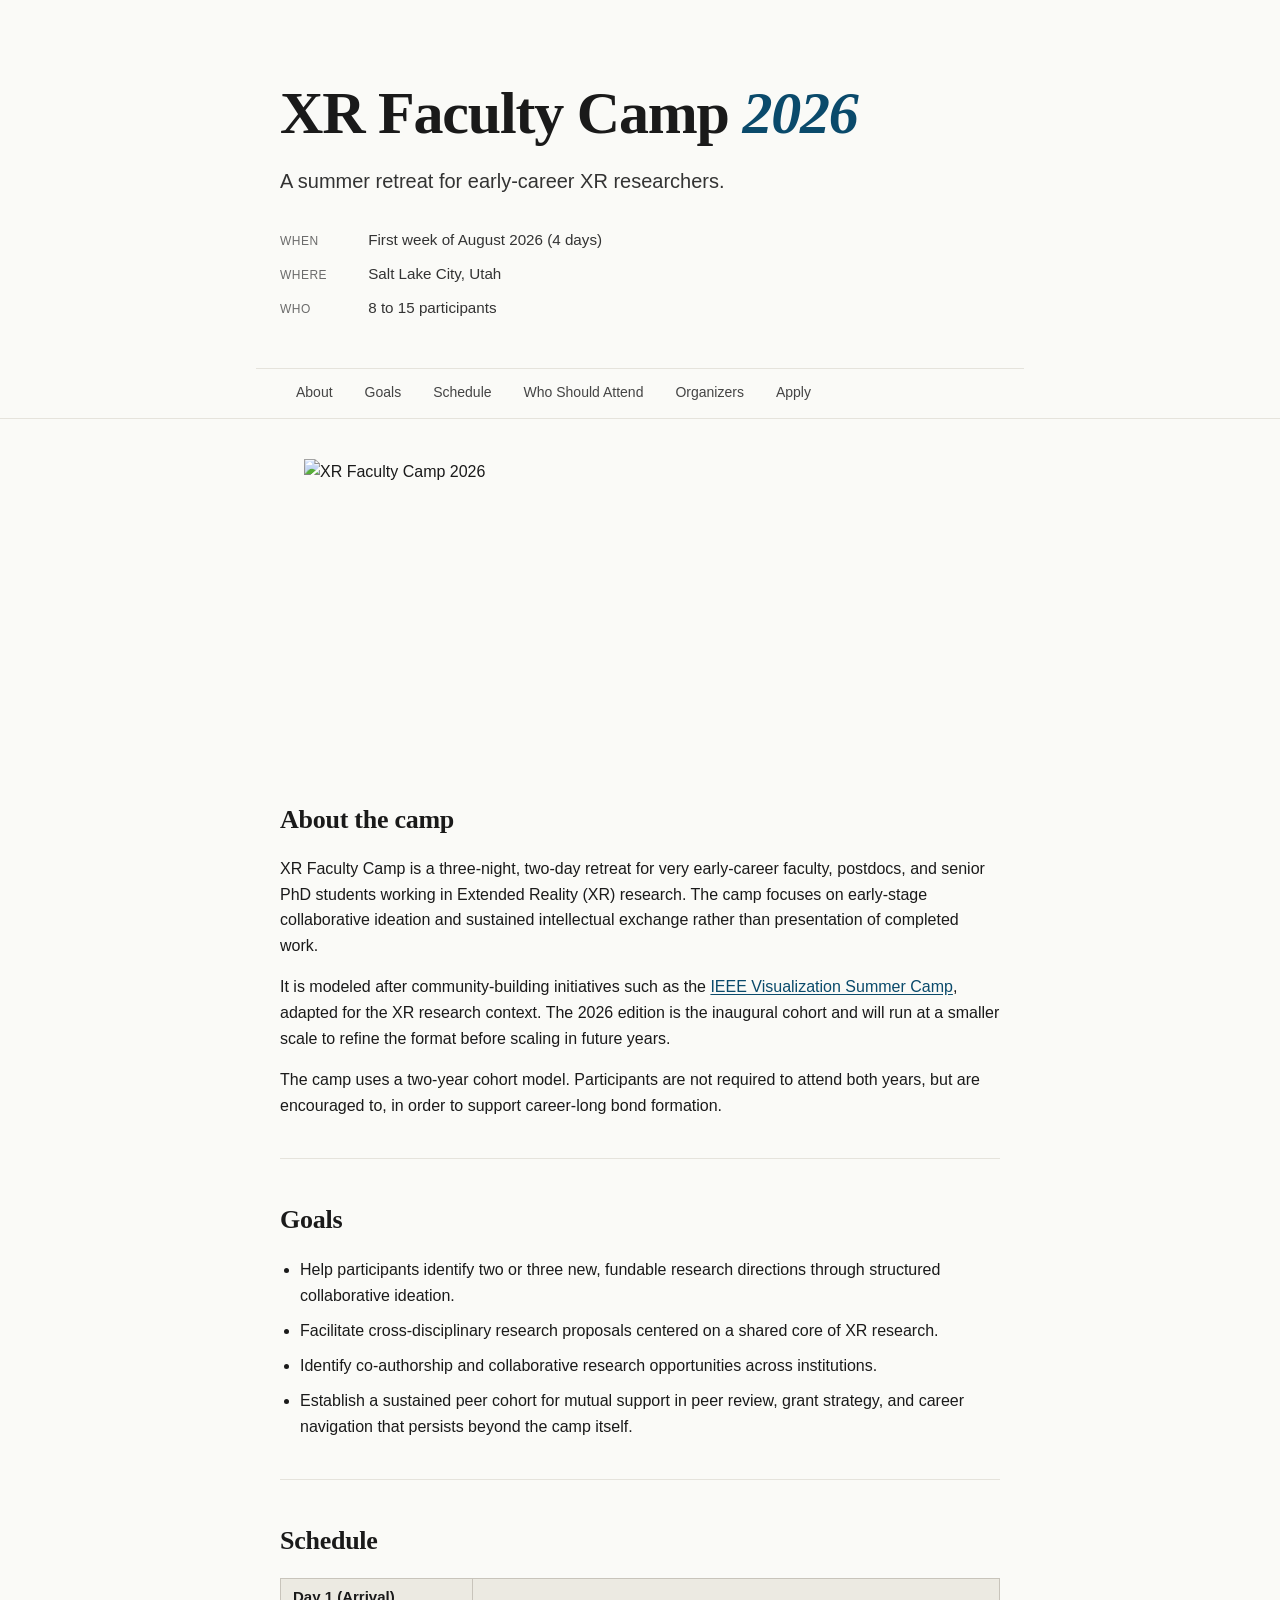
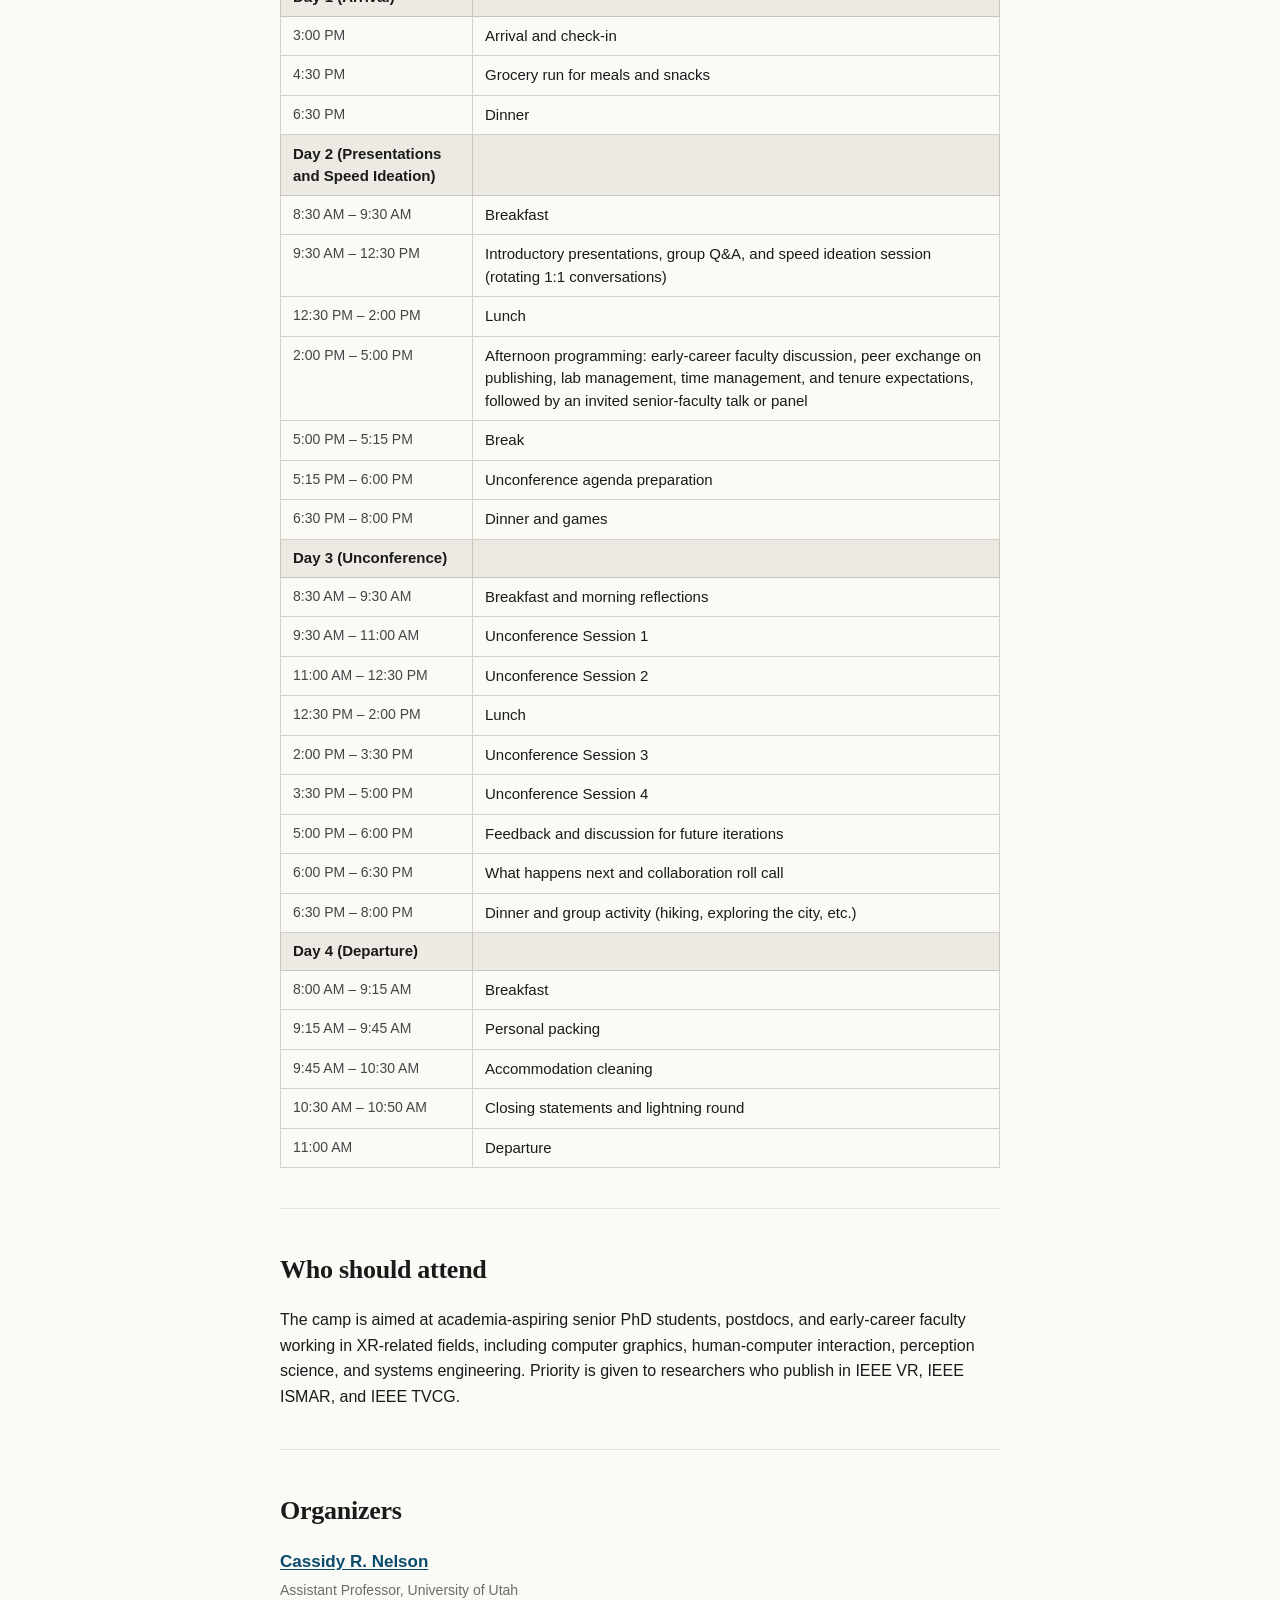
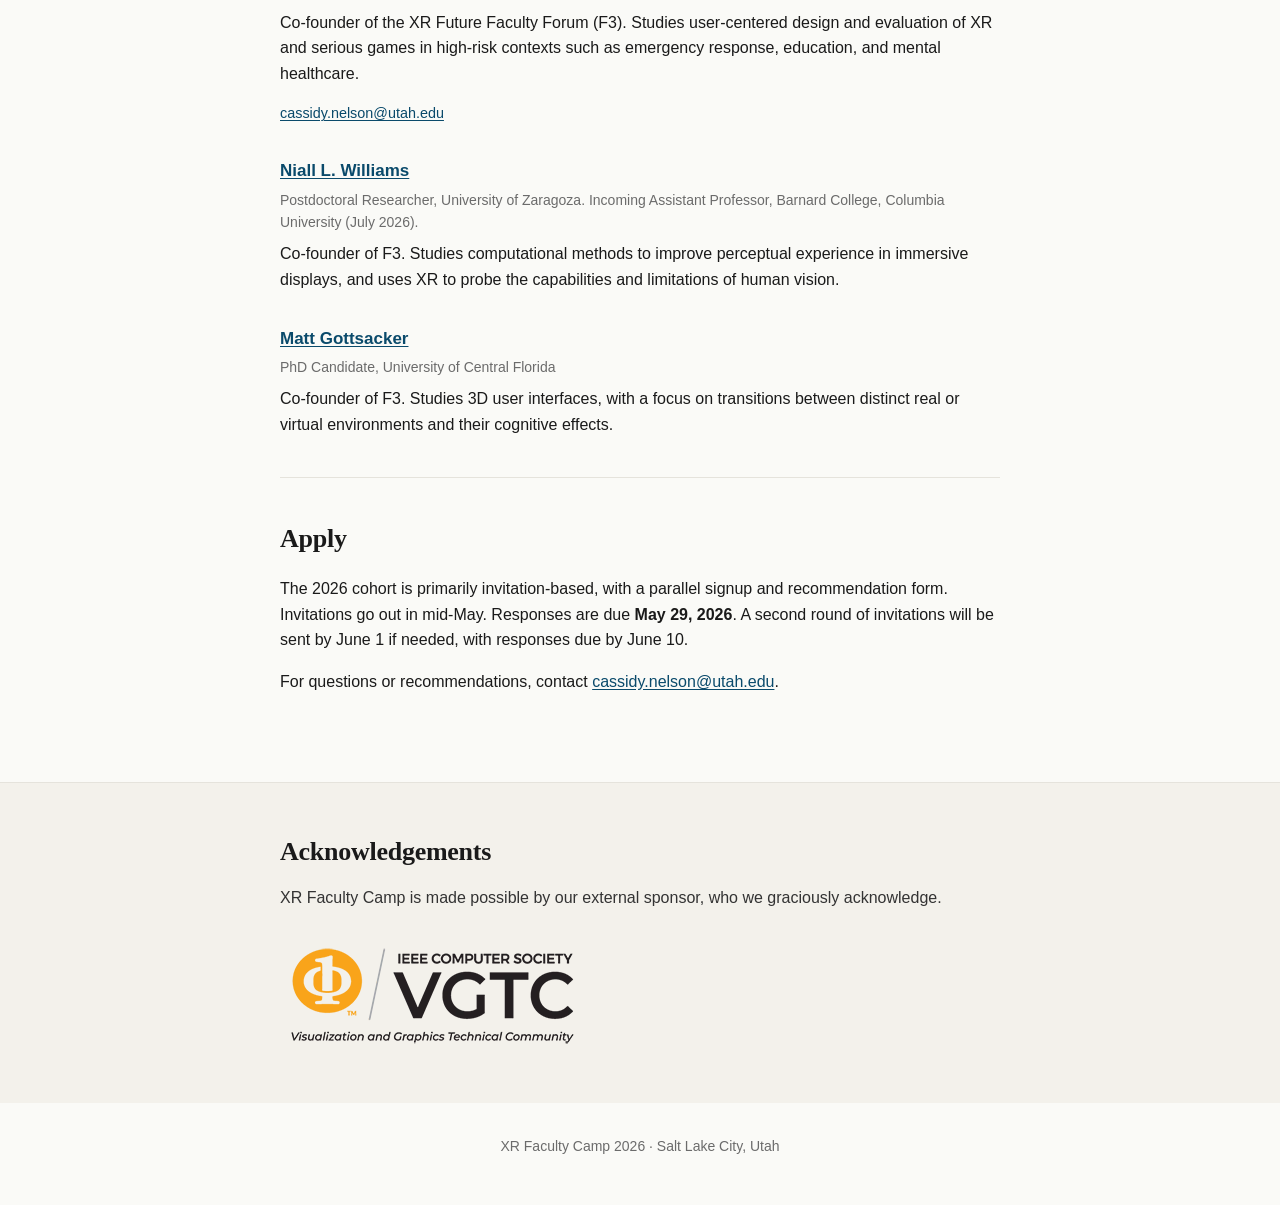
==== 2026/index.html @ 1503fe0b "init" ====
<!DOCTYPE html>
<html lang="en">
<head>
  <meta charset="UTF-8">
  <meta name="viewport" content="width=device-width, initial-scale=1.0">
  <title>XR Faculty Camp 2026</title>
  <meta name="description" content="A summer retreat for early-career XR researchers. Salt Lake City, August 2026.">
  <link rel="stylesheet" href="styles.css">
</head>
<body>

  <header class="hero">
    <h1>XR Faculty Camp <span class="year">2026</span></h1>
    <p class="tagline">A summer retreat for early-career XR researchers.</p>
    <ul class="hero-meta">
      <li><strong>When</strong> First week of August 2026 (4 days)</li>
      <li><strong>Where</strong> Salt Lake City, Utah</li>
      <li><strong>Who</strong> 8 to 15 participants</li>
    </ul>
  </header>

  <nav class="site-nav" id="site-nav">
    <ul>
      <li><a href="#about">About</a></li>
      <li><a href="#goals">Goals</a></li>
      <li><a href="#schedule">Schedule</a></li>
      <li><a href="#who">Who Should Attend</a></li>
      <li><a href="#organizers">Organizers</a></li>
      <li><a href="#apply">Apply</a></li>
    </ul>
  </nav>

  <main>

    <div class="banner-photo">
      <img src="../img/slc.jpeg" alt="XR Faculty Camp 2026">
    </div>

    <section class="section" id="about">
      <h2>About the camp</h2>
      <p>
        XR Faculty Camp is a three-night, two-day retreat for very early-career faculty, postdocs, and senior PhD students working in Extended Reality (XR) research. The camp focuses on early-stage collaborative ideation and sustained intellectual exchange rather than presentation of completed work.
      </p>
      <p>
        It is modeled after community-building initiatives such as the <a href="https://vissummercamp.github.io/">IEEE Visualization Summer Camp</a>, adapted for the XR research context. The 2026 edition is the inaugural cohort and will run at a smaller scale to refine the format before scaling in future years.
      </p>
      <p>
        The camp uses a two-year cohort model. Participants are not required to attend both years, but are encouraged to, in order to support career-long bond formation.
      </p>
    </section>

    <section class="section" id="goals">
      <h2>Goals</h2>
      <ul class="list">
        <li>Help participants identify two or three new, fundable research directions through structured collaborative ideation.</li>
        <li>Facilitate cross-disciplinary research proposals centered on a shared core of XR research.</li>
        <li>Identify co-authorship and collaborative research opportunities across institutions.</li>
        <li>Establish a sustained peer cohort for mutual support in peer review, grant strategy, and career navigation that persists beyond the camp itself.</li>
      </ul>
    </section>

    <section class="section" id="schedule">
      <h2>Schedule</h2>

      <table class="schedule-table">
        <tbody>

          <tr class="day-header">
            <td><b>Day 1 (Arrival)</b></td>
            <td></td>
          </tr>
          <tr>
            <td>3:00 PM</td>
            <td>Arrival and check-in</td>
          </tr>
          <tr>
            <td>4:30 PM</td>
            <td>Grocery run for meals and snacks</td>
          </tr>
          <tr>
            <td>6:30 PM</td>
            <td>Dinner</td>
          </tr>

          <tr class="day-header">
            <td><b>Day 2 (Presentations and Speed Ideation)</b></td>
            <td></td>
          </tr>
          <tr>
            <td>8:30 AM &ndash; 9:30 AM</td>
            <td>Breakfast</td>
          </tr>
          <tr>
            <td>9:30 AM &ndash; 12:30 PM</td>
            <td>Introductory presentations, group Q&amp;A, and speed ideation session (rotating 1:1 conversations)</td>
          </tr>
          <tr>
            <td>12:30 PM &ndash; 2:00 PM</td>
            <td>Lunch</td>
          </tr>
          <tr>
            <td>2:00 PM &ndash; 5:00 PM</td>
            <td>Afternoon programming: early-career faculty discussion, peer exchange on publishing, lab management, time management, and tenure expectations, followed by an invited senior-faculty talk or panel</td>
          </tr>
          <tr>
            <td>5:00 PM &ndash; 5:15 PM</td>
            <td>Break</td>
          </tr>
          <tr>
            <td>5:15 PM &ndash; 6:00 PM</td>
            <td>Unconference agenda preparation</td>
          </tr>
          <tr>
            <td>6:30 PM &ndash; 8:00 PM</td>
            <td>Dinner and games</td>
          </tr>

          <tr class="day-header">
            <td><b>Day 3 (Unconference)</b></td>
            <td></td>
          </tr>
          <tr>
            <td>8:30 AM &ndash; 9:30 AM</td>
            <td>Breakfast and morning reflections</td>
          </tr>
          <tr>
            <td>9:30 AM &ndash; 11:00 AM</td>
            <td>Unconference Session 1</td>
          </tr>
          <tr>
            <td>11:00 AM &ndash; 12:30 PM</td>
            <td>Unconference Session 2</td>
          </tr>
          <tr>
            <td>12:30 PM &ndash; 2:00 PM</td>
            <td>Lunch</td>
          </tr>
          <tr>
            <td>2:00 PM &ndash; 3:30 PM</td>
            <td>Unconference Session 3</td>
          </tr>
          <tr>
            <td>3:30 PM &ndash; 5:00 PM</td>
            <td>Unconference Session 4</td>
          </tr>
          <tr>
            <td>5:00 PM &ndash; 6:00 PM</td>
            <td>Feedback and discussion for future iterations</td>
          </tr>
          <tr>
            <td>6:00 PM &ndash; 6:30 PM</td>
            <td>What happens next and collaboration roll call</td>
          </tr>
          <tr>
            <td>6:30 PM &ndash; 8:00 PM</td>
            <td>Dinner and group activity (hiking, exploring the city, etc.)</td>
          </tr>

          <tr class="day-header">
            <td><b>Day 4 (Departure)</b></td>
            <td></td>
          </tr>
          <tr>
            <td>8:00 AM &ndash; 9:15 AM</td>
            <td>Breakfast</td>
          </tr>
          <tr>
            <td>9:15 AM &ndash; 9:45 AM</td>
            <td>Personal packing</td>
          </tr>
          <tr>
            <td>9:45 AM &ndash; 10:30 AM</td>
            <td>Accommodation cleaning</td>
          </tr>
          <tr>
            <td>10:30 AM &ndash; 10:50 AM</td>
            <td>Closing statements and lightning round</td>
          </tr>
          <tr>
            <td>11:00 AM</td>
            <td>Departure</td>
          </tr>

        </tbody>
      </table>

    </section>

    <section class="section" id="who">
      <h2>Who should attend</h2>
      <p>
        The camp is aimed at academia-aspiring senior PhD students, postdocs, and early-career faculty working in XR-related fields, including computer graphics, human-computer interaction, perception science, and systems engineering. Priority is given to researchers who publish in IEEE VR, IEEE ISMAR, and IEEE TVCG.
      </p>
    </section>

    <section class="section" id="organizers">
      <h2>Organizers</h2>
      <div class="organizers">
        <div class="organizer">
          <h3><a href="https://www.cassidyrnelson.com/">Cassidy R. Nelson</a></h3>
          <p class="affiliation">Assistant Professor, University of Utah</p>
          <p>Co-founder of the XR Future Faculty Forum (F3). Studies user-centered design and evaluation of XR and serious games in high-risk contexts such as emergency response, education, and mental healthcare.</p>
          <p class="contact"><a href="mailto:cassidy.nelson@utah.edu">cassidy.nelson@utah.edu</a></p>
        </div>
        <div class="organizer">
          <h3><a href="https://niall.phd/">Niall L. Williams</a></h3>
          <p class="affiliation">Postdoctoral Researcher, University of Zaragoza. Incoming Assistant Professor, Barnard College, Columbia University (July 2026).</p>
          <p>Co-founder of F3. Studies computational methods to improve perceptual experience in immersive displays, and uses XR to probe the capabilities and limitations of human vision.</p>
        </div>
        <div class="organizer">
          <h3><a href="https://mattgottsacker.space/">Matt Gottsacker</a></h3>
          <p class="affiliation">PhD Candidate, University of Central Florida</p>
          <p>Co-founder of F3. Studies 3D user interfaces, with a focus on transitions between distinct real or virtual environments and their cognitive effects.</p>
        </div>
      </div>
    </section>

    <section class="section" id="apply">
      <h2>Apply</h2>
      <p>
        The 2026 cohort is primarily invitation-based, with a parallel signup and recommendation form. Invitations go out in mid-May. Responses are due <strong>May 29, 2026</strong>. A second round of invitations will be sent by June 1 if needed, with responses due by June 10.
      </p>
      <p>
        For questions or recommendations, contact <a href="mailto:cassidy.nelson@utah.edu">cassidy.nelson@utah.edu</a>.
      </p>
    </section>

  </main>

  <section class="ack-section">
    <div class="ack-inner">
      <h2>Acknowledgements</h2>
      <p>XR Faculty Camp is made possible by our external sponsor, who we graciously acknowledge.</p>
      <img src="../img/vgtc.webp" alt="VGTC logo">
    </div>
  </section>

  <footer>
    <p>XR Faculty Camp 2026 &middot; Salt Lake City, Utah</p>
  </footer>

  <script>
    (function () {
      const sections = document.querySelectorAll('section[id]');
      const navLinks = document.querySelectorAll('.site-nav a');
      const nav = document.getElementById('site-nav');

      function setActive() {
        const navHeight = nav.offsetHeight;
        let current = '';
        sections.forEach(function (sec) {
          if (window.scrollY >= sec.offsetTop - navHeight - 8) {
            current = sec.id;
          }
        });
        navLinks.forEach(function (link) {
          link.classList.toggle('active', link.getAttribute('href') === '#' + current);
        });
      }

      window.addEventListener('scroll', setActive, { passive: true });
      setActive();
    })();
  </script>
</body>
</html>
---- 2026/styles.css ----
/* ---------- Nav ---------- */

.site-nav {
  position: sticky;
  top: 0;
  z-index: 100;
  background-color: #fafaf7;
  border-bottom: 1px solid #e5e3dc;
}

.site-nav ul {
  list-style: none;
  margin: 0 auto;
  padding: 0 1.5rem;
  max-width: 60%;
  display: flex;
  gap: 0;
  overflow-x: auto;
  -webkit-overflow-scrolling: touch;
  scrollbar-width: none;
}

.site-nav ul::-webkit-scrollbar {
  display: none;
}

.site-nav a {
  display: block;
  padding: 0.75rem 1rem;
  font-size: 0.875rem;
  font-weight: 500;
  color: #444;
  text-decoration: none;
  white-space: nowrap;
  border-bottom: 2px solid transparent;
  transition: color 0.15s, border-color 0.15s;
}

.site-nav a:hover {
  color: #0a4a6b;
  border-bottom-color: #0a4a6b;
}

.site-nav a.active {
  color: #0a4a6b;
  border-bottom-color: #0a4a6b;
}

/* ---------- Reset & base ---------- */

*,
*::before,
*::after {
  box-sizing: border-box;
}

html {
  font-size: 16px;
  -webkit-text-size-adjust: 100%;
}

body {
  margin: 0;
  font-family: -apple-system, BlinkMacSystemFont, "Segoe UI", "Helvetica Neue", Helvetica, Arial, sans-serif;
  font-size: 1rem;
  line-height: 1.6;
  color: #1a1a1a;
  background-color: #fafaf7;
  -webkit-font-smoothing: antialiased;
  -moz-osx-font-smoothing: grayscale;
}

img {
  max-width: 100%;
  display: block;
}

a {
  color: #0a4a6b;
  text-decoration: underline;
  text-underline-offset: 2px;
}

a:hover {
  color: #062f44;
}

/* ---------- Layout ---------- */

.hero,
main,
footer {
  max-width: 60%;
  margin: 0 auto;
  padding: 0 1.5rem;
}

.hero {
  padding-top: 5rem;
  padding-bottom: 3rem;
  border-bottom: 1px solid #e5e3dc;
}

main {
  padding-top: 1rem;
  padding-bottom: 3rem;
}

.section {
  padding: 2.5rem 0;
  border-bottom: 1px solid #e5e3dc;
}

.section:last-child {
  border-bottom: none;
}

footer {
  padding-top: 2rem;
  padding-bottom: 3rem;
  text-align: center;
  color: #6b6b6b;
  font-size: 0.875rem;
}

/* ---------- Typography ---------- */

.eyebrow {
  font-size: 0.8125rem;
  letter-spacing: 0.12em;
  text-transform: uppercase;
  color: #6b6b6b;
  margin: 0 0 1rem;
}

h1 {
  font-family: Georgia, "Iowan Old Style", "Times New Roman", Times, serif;
  font-size: clamp(2.5rem, 6vw, 3.75rem);
  font-weight: 600;
  line-height: 1.1;
  margin: 0 0 1.25rem;
  letter-spacing: -0.02em;
}

h1 .year {
  color: #0a4a6b;
  font-style: italic;
}

h2 {
  font-family: Georgia, "Iowan Old Style", "Times New Roman", Times, serif;
  font-size: 1.625rem;
  font-weight: 600;
  margin: 0 0 1rem;
  letter-spacing: -0.01em;
}

h3 {
  font-size: 1rem;
  font-weight: 600;
  margin: 0 0 0.4rem;
}

p {
  margin: 0 0 1rem;
}

p:last-child {
  margin-bottom: 0;
}

.tagline {
  font-size: 1.25rem;
  color: #333;
  margin-bottom: 2rem;
  line-height: 1.5;
}

/* ---------- Hero meta list ---------- */

.hero-meta {
  list-style: none;
  padding: 0;
  margin: 0;
  display: grid;
  gap: 0.6rem;
}

.hero-meta li {
  font-size: 0.95rem;
  color: #333;
}

.hero-meta strong {
  display: inline-block;
  min-width: 4.5rem;
  color: #6b6b6b;
  font-weight: 500;
  letter-spacing: 0.04em;
  text-transform: uppercase;
  font-size: 0.75rem;
  margin-right: 0.75rem;
}

/* ---------- Lists ---------- */

.list {
  margin: 0;
  padding-left: 1.25rem;
}

.list li {
  margin-bottom: 0.6rem;
}

.list li:last-child {
  margin-bottom: 0;
}

/* ---------- Schedule ---------- */

.schedule-table {
  width: 100%;
  border-collapse: collapse;
  font-size: 0.9375rem;
  margin-top: 0.25rem;
}

.schedule-table td {
  text-align: left;
  vertical-align: top;
  padding: 0.5rem 0.75rem;
  border: 1px solid #d4d0c8;
  color: #1a1a1a;
  line-height: 1.5;
}

.schedule-table td:first-child {
  white-space: nowrap;
  width: 12rem;
  color: #444;
  font-size: 0.875rem;
  font-variant-numeric: tabular-nums;
}

.schedule-table tr.day-header td {
  background-color: #eceae2;
  border-color: #c8c4bb;
  padding: 0.45rem 0.75rem;
  font-size: 0.9375rem;
  color: #1a1a1a;
}

.schedule-table tr.day-header td:first-child {
  color: #1a1a1a;
  white-space: normal;
  width: auto;
  font-size: 0.9375rem;
}

@media (max-width: 540px) {
  .schedule-table td:first-child {
    width: auto;
    white-space: normal;
  }
}

/* ---------- Organizers ---------- */

.organizers {
  display: grid;
  gap: 2rem;
}

.organizer h3 {
  font-size: 1.0625rem;
  margin-bottom: 0.25rem;
}

.affiliation {
  font-size: 0.875rem;
  color: #6b6b6b;
  margin-bottom: 0.5rem;
}

.contact {
  font-size: 0.9rem;
  margin-top: 0.5rem;
}

/* ---------- Responsive tweaks ---------- */

@media (max-width: 480px) {
  .hero {
    padding-top: 3rem;
  }

  .hero-meta strong {
    display: block;
    margin-bottom: 0.15rem;
    margin-right: 0;
  }
}

/* ---------- Acknowledgements ---------- */

.ack-section {
  border-top: 1px solid #e5e3dc;
  background-color: #f3f1eb;
  padding: 3rem 1.5rem;
}

.ack-inner {
  max-width: 720px;
  margin: 0 auto;
}

.ack-inner h2 {
  font-family: Georgia, "Iowan Old Style", "Times New Roman", Times, serif;
  font-size: 1.625rem;
  font-weight: 600;
  margin: 0 0 0.75rem;
  letter-spacing: -0.01em;
}

.ack-inner p {
  color: #333;
  margin-bottom: 1.5rem;
}

.ack-logo-placeholder {
  display: inline-flex;
  align-items: center;
  justify-content: center;
  width: 160px;
  height: 72px;
  border: 1px dashed #b0ada4;
  border-radius: 4px;
  color: #9e9b93;
  font-size: 0.8125rem;
  letter-spacing: 0.04em;
  text-transform: uppercase;
}

/* ---------- Banner photo ---------- */

.banner-photo {
  max-width: 1100px; /* match your content max-width */
  margin: 0 auto;
  padding: 1.5rem 1.5rem 0;
}

.banner-photo img {
  width: 100%;
  height: 300px;
  object-fit: cover;
  display: block;
}
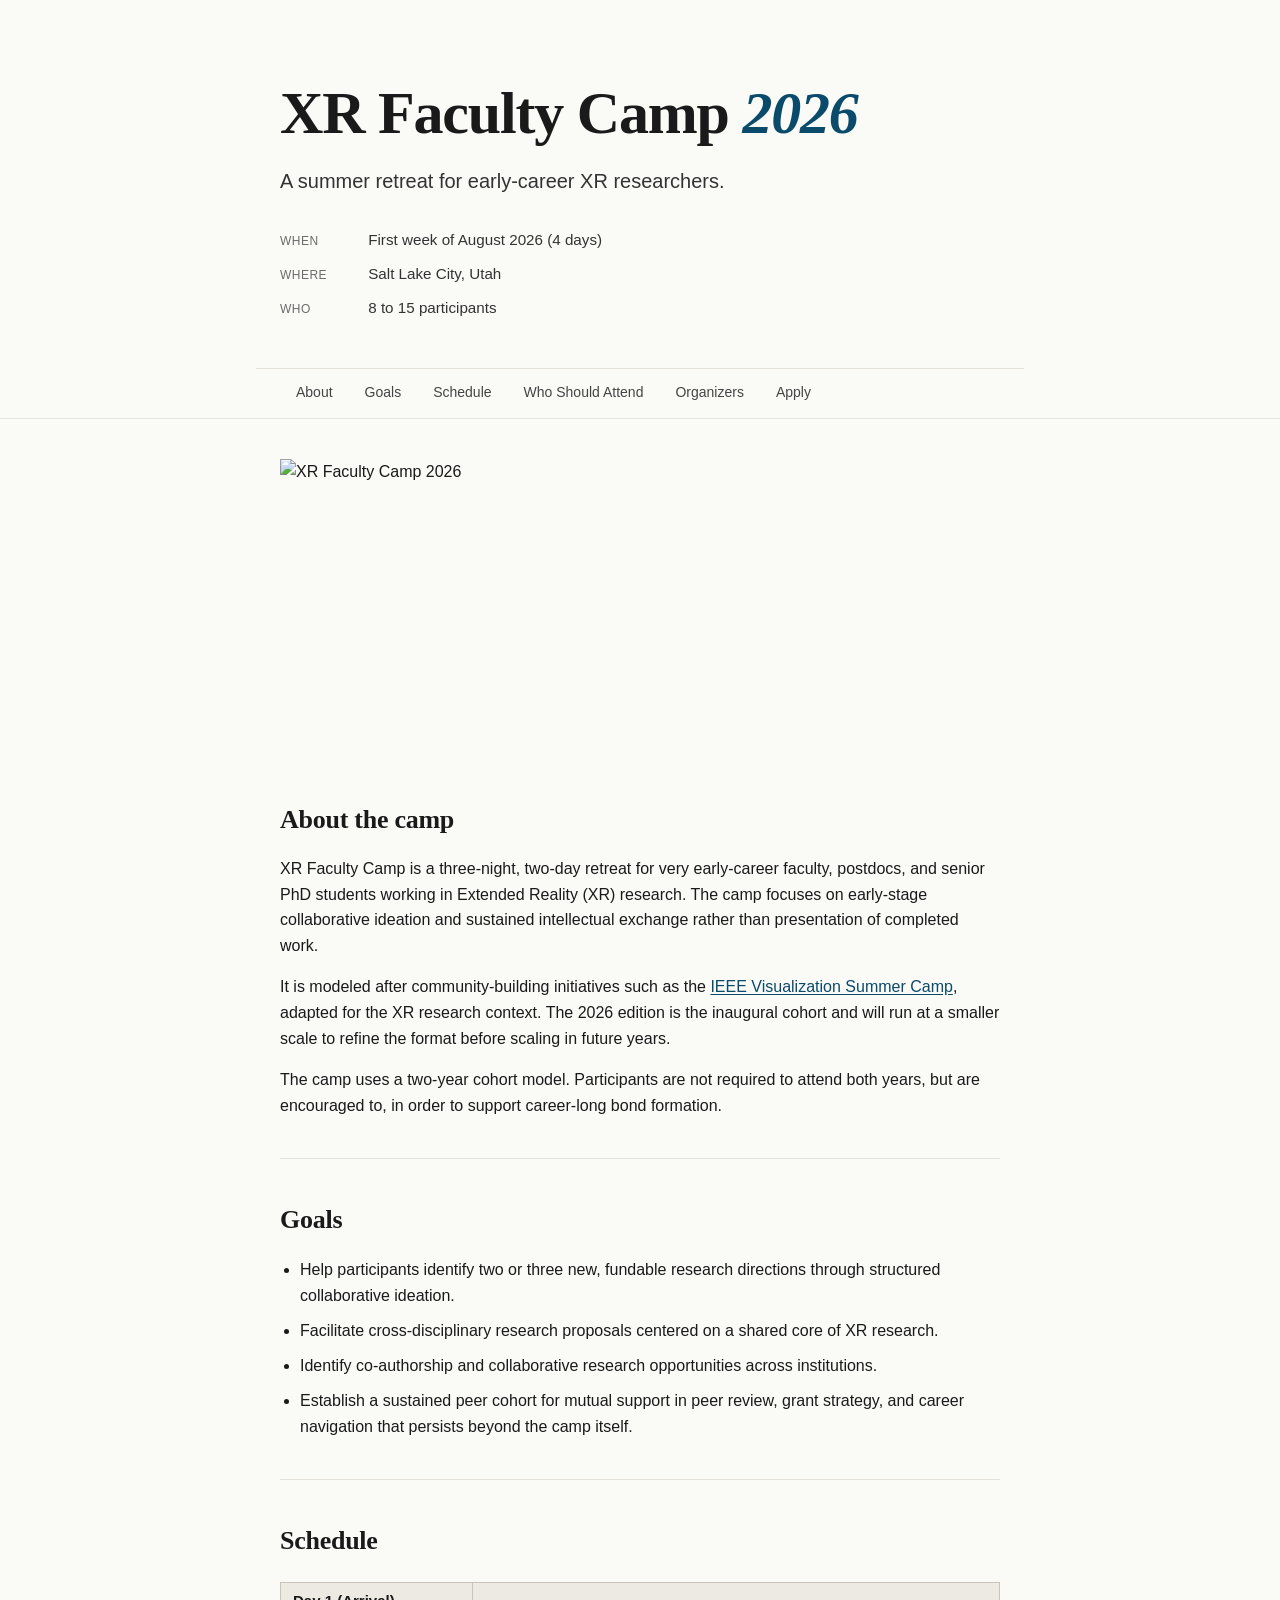
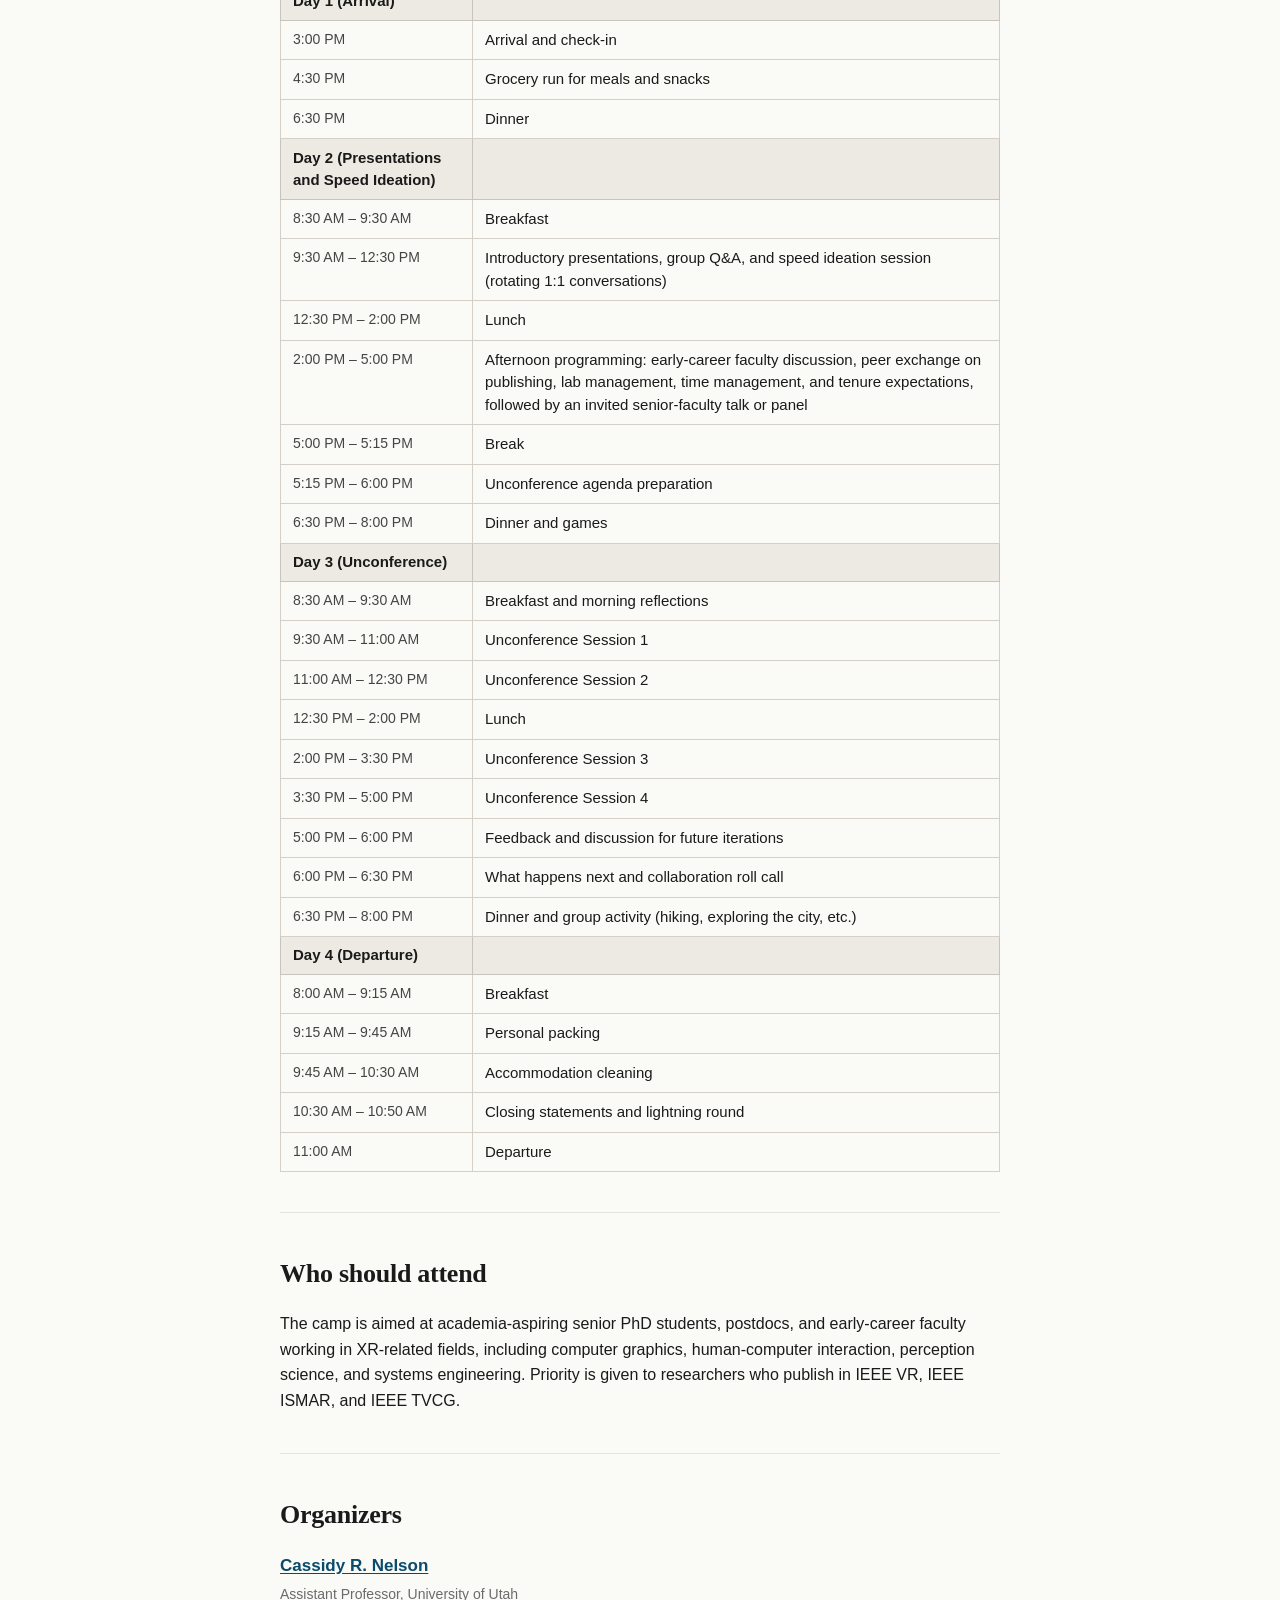
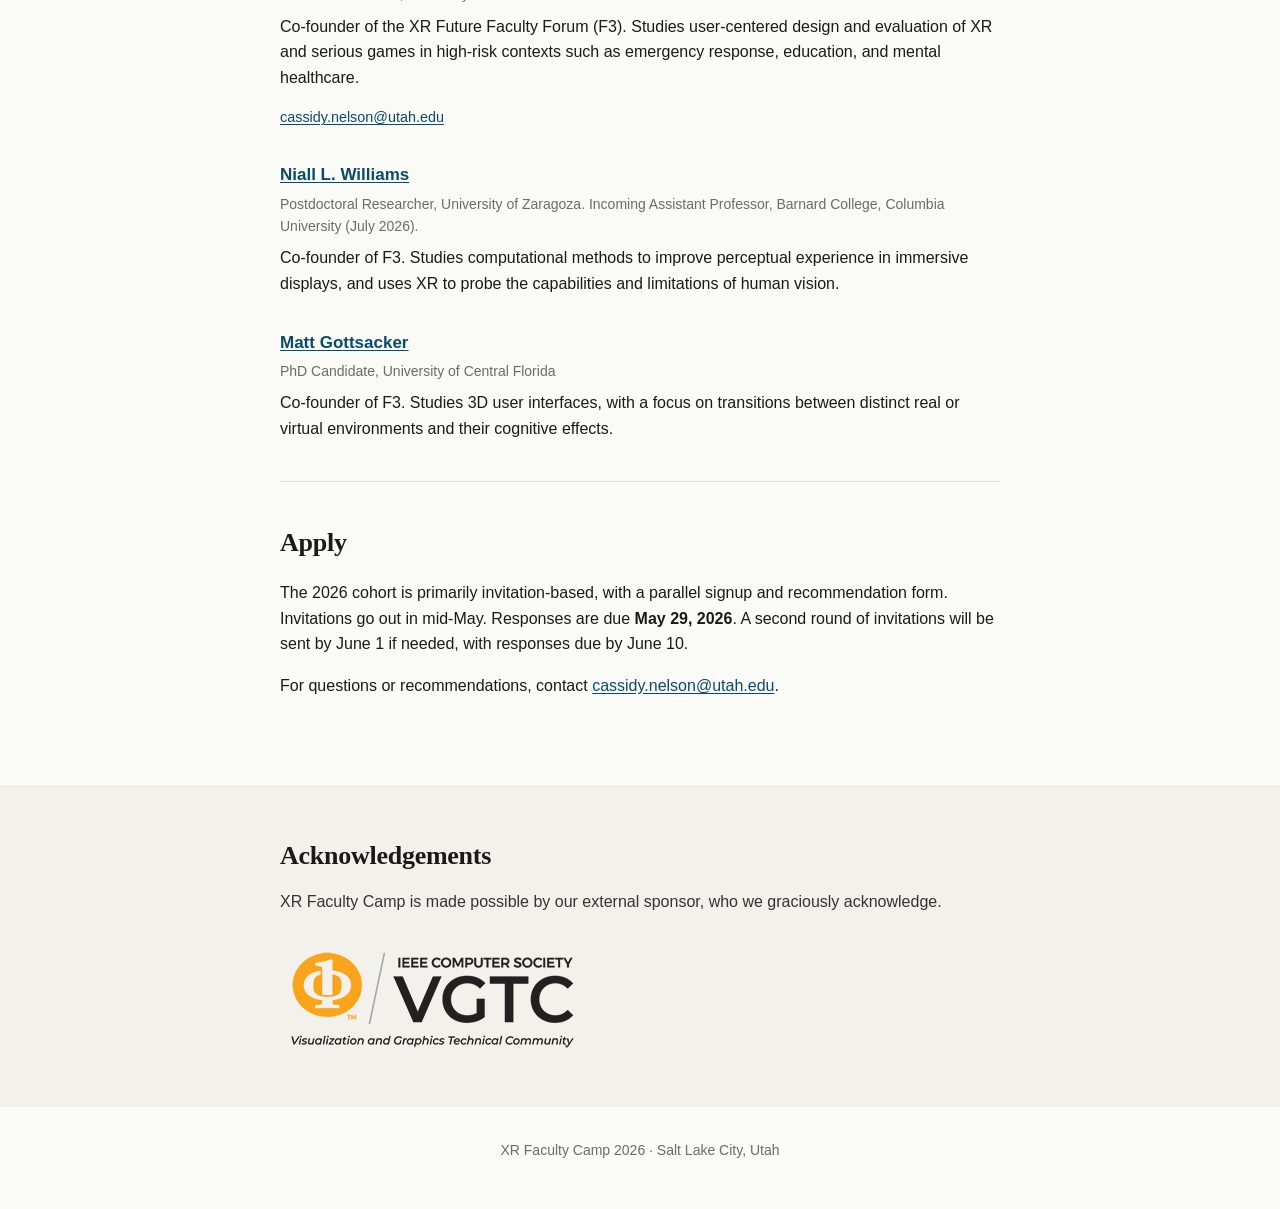
==== commit 6e7c91a5: "mobile" ====
--- a/2026/index.html
+++ b/2026/index.html
@@ -62,6 +62,7 @@
     <section class="section" id="schedule">
       <h2>Schedule</h2>
 
+      <div class="table-scroll">
       <table class="schedule-table">
         <tbody>
 
@@ -183,6 +184,7 @@
 
         </tbody>
       </table>
+      </div>
 
     </section>
 
--- a/2026/styles.css
+++ b/2026/styles.css
@@ -258,11 +258,20 @@
   font-size: 0.9375rem;
 }
 
+.table-scroll {
+  overflow-x: auto;
+  -webkit-overflow-scrolling: touch;
+}
+
 @media (max-width: 540px) {
   .schedule-table td:first-child {
     width: auto;
     white-space: normal;
   }
+
+  .schedule-table {
+    font-size: 0.875rem;
+  }
 }
 
 /* ---------- Organizers ---------- */
@@ -290,9 +299,42 @@
 
 /* ---------- Responsive tweaks ---------- */
 
+@media (max-width: 1000px) {
+  .hero,
+  main,
+  footer {
+    max-width: 90%;
+  }
+
+  .site-nav ul {
+    max-width: 90%;
+  }
+}
+
+@media (max-width: 660px) {
+  .hero,
+  main,
+  footer {
+    max-width: 100%;
+  }
+
+  .site-nav ul {
+    max-width: 100%;
+  }
+
+  h2 {
+    font-size: 1.375rem;
+  }
+}
+
 @media (max-width: 480px) {
   .hero {
-    padding-top: 3rem;
+    padding-top: 2.5rem;
+    padding-bottom: 2rem;
+  }
+
+  .tagline {
+    font-size: 1.1rem;
   }
 
   .hero-meta strong {
@@ -345,9 +387,8 @@
 /* ---------- Banner photo ---------- */
 
 .banner-photo {
-  max-width: 1100px; /* match your content max-width */
   margin: 0 auto;
-  padding: 1.5rem 1.5rem 0;
+  padding: 1.5rem 0 0;
 }
 
 .banner-photo img {
